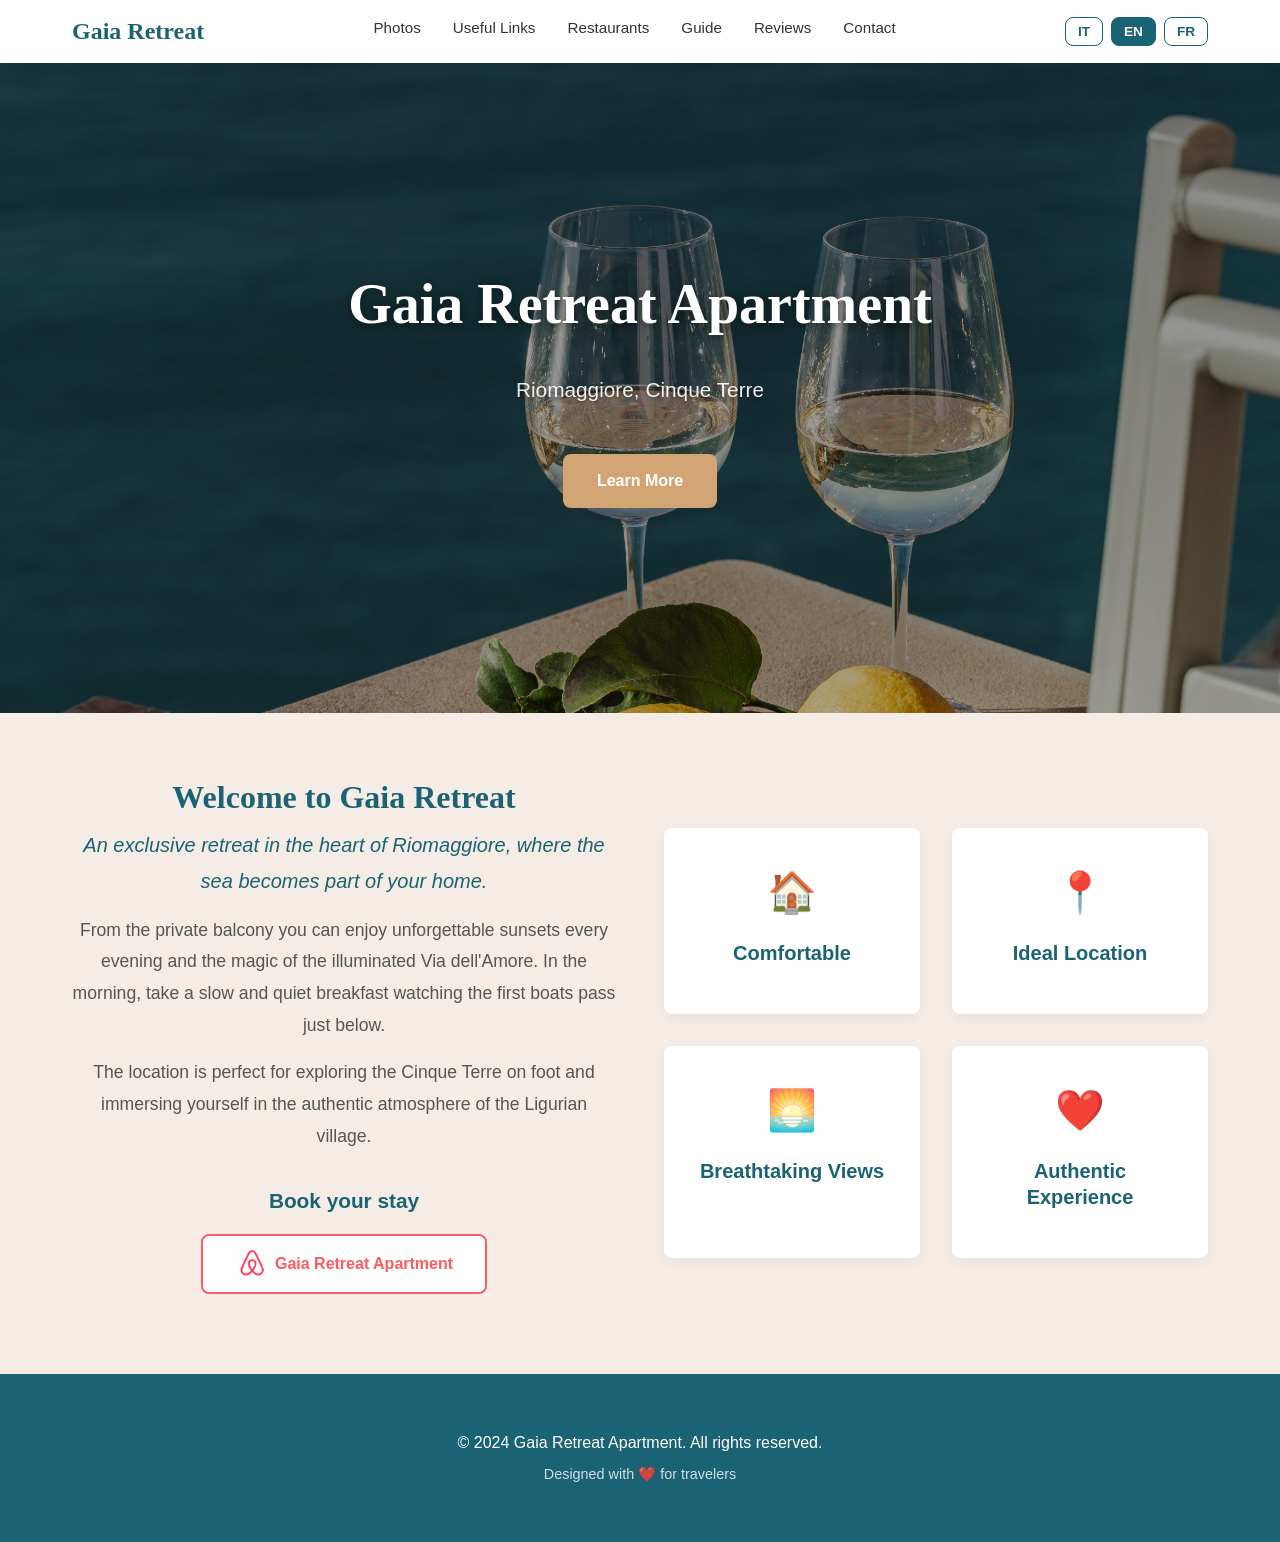
==== docs/index.html @ 6d503432 "Add tab navigation (SPA-like) — one section at a time - Hide all .section elements by default (CSS) " ====
<!DOCTYPE html>
<html lang="it">
<head>
    <meta charset="UTF-8">
    <meta name="viewport" content="width=device-width, initial-scale=1.0">
    <meta name="description" content="Gaia Retreat Apartment - Luxury vacation rental in Riomaggiore, Cinque Terre">
    <meta name="theme-color" content="#2d5016">
    <title>Gaia Retreat Apartment - Riomaggiore, Cinque Terre</title>
    <link rel="stylesheet" href="styles.css">
</head>
<body>
    <!-- Navigation -->
    <nav class="navbar">
        <div class="container">
            <div class="nav-brand">
                <h1>Gaia Retreat</h1>
            </div>
            <button class="hamburger" id="hamburger">
                <span></span>
                <span></span>
                <span></span>
            </button>
            <div class="nav-menu" id="navMenu">
                <a href="#gallery" class="nav-link" data-i18n="nav.gallery">Foto</a>
                <a href="#useful-links" class="nav-link" data-i18n="nav.links">Siti Utili</a>
                <a href="#restaurants" class="nav-link" data-i18n="nav.restaurants">Locali</a>
                <a href="#travel-tips" class="nav-link" data-i18n="nav.tips">Guida</a>
                <a href="#testimonials" class="nav-link" data-i18n="nav.reviews">Recensioni</a>
                <a href="#contact" class="nav-link" data-i18n="nav.contact">Contatti</a>
            </div>
            <div class="language-switcher">
                <button class="lang-btn" data-lang="it">IT</button>
                <button class="lang-btn active" data-lang="en">EN</button>
                <button class="lang-btn" data-lang="fr">FR</button>
            </div>
        </div>
    </nav>

    <!-- Hero Section -->
    <header class="hero">
        <div class="hero-background hero-background-left"></div>
        <div class="hero-content">
            <h2 class="hero-title" data-i18n="hero.title">Gaia Retreat Apartment</h2>
            <p class="hero-subtitle" data-i18n="hero.subtitle">Riomaggiore, Cinque Terre</p>
            <a href="#gallery" class="btn btn-primary" data-i18n="hero.cta">Scopri di più</a>
        </div>
        <div class="hero-background hero-background-right"></div>
    </header>

    <!-- About Section -->
    <section id="about" class="section about-section">
        <div class="container">
            <div class="about-grid">
                <div class="about-content">
                    <h2 class="section-title" data-i18n="about.title">Benvenuto a Gaia Retreat</h2>
                    <p class="about-text about-text-lead" data-i18n="about.description-1">Un rifugio esclusivo nel cuore di Riomaggiore, dove il mare diventa parte della vostra casa.</p>
                    <p class="about-text" data-i18n="about.description-2">Dal balcone privato potrete regalarvi ogni sera tramonti indimenticabili e la magia della Via dell'Amore illuminata. Al mattino concedetevi una colazione lenta e silenziosa, guardando le prime barche passare proprio sotto di voi.</p>
                    <p class="about-text" data-i18n="about.description-3">La posizione è perfetta per scoprire le Cinque Terre a piedi e immergervi nell'autentica atmosfera del borgo ligure.</p>
                    
                    <div class="booking-cta">
                        <p data-i18n="about.booking">Prenota il tuo soggiorno:</p>
                        <a href="https://www.airbnb.it/rooms/1349419281125459428" target="_blank" class="btn btn-primary btn-airbnb" data-lang-link="airbnb-booking">
                            <img src="images/airbnb-logo.png" alt="Airbnb" class="airbnb-logo">
                            Gaia Retreat Apartment
                        </a>
                    </div>
                </div>
                <div class="about-features">
                    <div class="feature-card">
                        <span class="feature-icon">🏠</span>
                        <h3 data-i18n="features.comfortable">Confortevole</h3>
                    </div>
                    <div class="feature-card">
                        <span class="feature-icon">📍</span>
                        <h3 data-i18n="features.location">Posizione ideale</h3>
                    </div>
                    <div class="feature-card">
                        <span class="feature-icon">🌅</span>
                        <h3 data-i18n="features.views">Viste mozzafiato</h3>
                    </div>
                    <div class="feature-card">
                        <span class="feature-icon">❤️</span>
                        <h3 data-i18n="features.authentic">Esperienza autentica</h3>
                    </div>
                </div>
            </div>
        </div>
    </section>

    <!-- Gallery Section -->
    <section id="gallery" class="section gallery-section">
        <div class="container">
            <h2 class="section-title" data-i18n="gallery.title">Galleria Foto</h2>
            <div class="gallery-grid">
                <div class="gallery-item">
                    <img src="images/apartment-view.jpg" alt="Apartment view" loading="lazy">
                </div>
                <div class="gallery-item">
                    <img src="images/living-room.jpg" alt="Living room" loading="lazy">
                </div>
                <div class="gallery-item">
                    <img src="images/bedroom.jpg" alt="Bedroom" loading="lazy">
                </div>
                <div class="gallery-item">
                    <img src="images/kitchen.jpg" alt="Kitchen" loading="lazy">
                </div>
                <div class="gallery-item">
                    <img src="images/bathroom.jpg" alt="Bathroom" loading="lazy">
                </div>
                <div class="gallery-item">
                    <img src="images/terrace.jpg" alt="Terrace" loading="lazy">
                </div>
                <div class="gallery-item">
                    <img src="images/town_view.jpg" alt="Town view" loading="lazy">
                </div>
                <div class="gallery-item">
                    <img src="images/details.jpg" alt="Details" loading="lazy">
                </div>
            </div>
        </div>
    </section>

    <!-- Useful Links Section -->
    <section id="useful-links" class="section links-section">
        <div class="container">
            <h2 class="section-title" data-i18n="links.title">Link Utili per Esplorare le Cinque Terre</h2>
            <div class="links-grid">
                <a href="https://www.parconazionale5terre.it/arr.php" target="_blank" class="link-card" data-lang-link="parco-nazionale">
                    <span class="link-icon">✈️</span>
                    <h3 data-i18n="links.howtoreach">Come arrivare?</h3>
                </a>
                <a href="https://www.viadellamore.info/biglietti" target="_blank" class="link-card" data-lang-link="via-amore-tickets">
                    <span class="link-icon">🎫</span>
                    <h3 data-i18n="links.tickets">Cinque Terre Card</h3>
                </a>
                <a href="https://www.navigazionegolfodeipoeti.it/it/orari" target="_blank" class="link-card" data-lang-link="ferries">
                    <span class="link-icon">⛴️</span>
                    <h3 data-i18n="links.ferries">Orari Battelli</h3>
                </a>
                <a href="https://www.parconazionale5terre.it/sentieri-outdoor.php" target="_blank" class="link-card" data-lang-link="sentieri">
                    <span class="link-icon">⛰️</span>
                    <h3 data-i18n="links.trails">Sentieri</h3>
                </a>
                <a href="https://www.viadellamore.info" target="_blank" class="link-card" data-lang-link="via-amore">
                    <span class="link-icon">❤️</span>
                    <h3 data-i18n="links.viadellAmore">Via dell'Amore</h3>
                </a>
                <a href="https://lombardo-geosystems.it/mappa/Riomaggiore/" target="_blank" class="link-card">
                    <span class="link-icon">🗺️</span>
                    <h3 data-i18n="links.map">Mappa Interattiva</h3>
                </a>
                <a href="https://mobpark.eu/servizi/park-centro-stazione-la-spezia/" target="_blank" class="link-card">
                    <span class="link-icon">🚗</span>
                    <h3 data-i18n="links.parking1">Parcheggio La Spezia</h3>
                </a>
                <a href="https://www.parkopedia.it/parcheggi/garage/rio_park/19017/riomaggiore/" target="_blank" class="link-card">
                    <span class="link-icon">🚗</span>
                    <h3 data-i18n="links.parking2">RioPark Riomaggiore</h3>
                </a>
            </div>
        </div>
    </section>

    <!-- Restaurants Section -->
    <section id="restaurants" class="section restaurants-section">
        <div class="container">
            <h2 class="section-title" data-i18n="restaurants.title">I Nostri Locali Preferiti</h2>
            <p class="section-subtitle" data-i18n="restaurants.subtitle">Scopri le migliori esperienze culinarie nelle Cinque Terre</p>
            
            <div class="restaurants-grid">
                <!-- Riomaggiore -->
                <div class="restaurants-category">
                    <h3 class="category-title">Riomaggiore</h3>
                    <div class="restaurant-list">
                        <a href="https://www.tripadvisor.it/Restaurant_Review-g187821-d8670462-Reviews-Rio_Bistrot-Riomaggiore_Cinque_Terre_Italian_Riviera_Liguria.html" target="_blank" class="restaurant-item">
                            <span class="rest-name">Rio Bistrot</span>
                            <span class="rest-cuisine">Ristorante</span>
                        </a>
                        <a href="https://www.tripadvisor.it/Restaurant_Review-g187821-d1372485-Reviews-IL_Grottino-Riomaggiore_Cinque_Terre_Italian_Riviera_Liguria.html" target="_blank" class="restaurant-item">
                            <span class="rest-name">Il Grottino</span>
                            <span class="rest-cuisine">Ristorante - Pesce & Pasta</span>
                        </a>
                        <a href="https://www.tripadvisor.it/Restaurant_Review-g187821-d12419320-Reviews-Old_School_Riomaggiore-Riomaggiore_Cinque_Terre_Italian_Riviera_Liguria.html" target="_blank" class="restaurant-item">
                            <span class="rest-name">Old School Cocktails & Food</span>
                            <span class="rest-cuisine">Cocktail Bar & Food</span>
                        </a>
                        <a href="https://apiedema.it" target="_blank" class="restaurant-item">
                            <span class="rest-name">A piè de Ma</span>
                            <span class="rest-cuisine">Bar Ristorante - Vini</span>
                        </a>
                        <a href="https://terradibargon.com" target="_blank" class="restaurant-item">
                            <span class="rest-name">Terre di Bargòn</span>
                            <span class="rest-cuisine">Degustazione Sciacchetrà</span>
                        </a>
                        <a href="https://www.instagram.com/donnalucia_riomaggiore/" target="_blank" class="restaurant-item">
                            <span class="rest-name">La Bottega di Donna Lucia</span>
                            <span class="rest-cuisine">Focacceria & Pizzeria</span>
                        </a>
                    </div>
                </div>

                <!-- Manarola -->
                <div class="restaurants-category">
                    <h3 class="category-title">Manarola</h3>
                    <div class="restaurant-list">
                        <a href="https://www.tripadvisor.it/Restaurant_Review-g187819-d1088126-Reviews-Trattoria_Dal_Billy-Manarola_Cinque_Terre_Italian_Riviera_Liguria.html" target="_blank" class="restaurant-item">
                            <span class="rest-name">Trattoria Da Billy</span>
                            <span class="rest-cuisine">Ristorante - Pesce</span>
                        </a>
                        <a href="https://www.tripadvisor.it/Restaurant_Review-g187819-d27694433-Reviews-Focacceria_A_Pie_De_Campu-Manarola_Cinque_Terre_Italian_Riviera_Liguria.html" target="_blank" class="restaurant-item">
                            <span class="rest-name">A piè de campu</span>
                            <span class="rest-cuisine">Focacceria</span>
                        </a>
                        <a href="https://apiedecampu5terre.wordpress.com/" target="_blank" class="restaurant-item">
                            <span class="rest-name">A piè de Campu Wine Experience</span>
                            <span class="rest-cuisine">Wine Bar</span>
                        </a>
                    </div>
                </div>

                <!-- Corniglia -->
                <div class="restaurants-category">
                    <h3 class="category-title">Corniglia</h3>
                    <div class="restaurant-list">
                        <a href="https://www.instagram.com/marina_di_corniglia/" target="_blank" class="restaurant-item">
                            <span class="rest-name">Marina di Corniglia</span>
                            <span class="rest-cuisine">Bar Drink & Food</span>
                        </a>
                        <a href="https://www.instagram.com/a.caneva/" target="_blank" class="restaurant-item">
                            <span class="rest-name">A' caneva</span>
                            <span class="rest-cuisine">Bar & Café</span>
                        </a>
                        <a href="https://www.instagram.com/ittiturismo_corniglia_sp4488?igsh=MW5peWQ3d3V5MGdjdQ%3D%3D" target="_blank" class="restaurant-item">
                            <span class="rest-name">Ittiturismo Corniglia</span>
                            <span class="rest-cuisine">Pesce & Frutti di Mare</span>
                        </a>
                    </div>
                </div>

                <!-- Monterosso -->
                <div class="restaurants-category">
                    <h3 class="category-title">Monterosso</h3>
                    <div class="restaurant-list">
                        <a href="https://www.google.com/maps/place/Il+Frantoio/" target="_blank" class="restaurant-item">
                            <span class="rest-name">Il Frantoio</span>
                            <span class="rest-cuisine">Focacceria</span>
                        </a>
                        <a href="https://www.tripadvisor.it/Restaurant_Review-g187820-d1111538-Reviews-L_Ancora_Della_Tortuga-Monterosso_al_Mare_Cinque_Terre_Italian_Riviera_Liguria.html" target="_blank" class="restaurant-item">
                            <span class="rest-name">L'Ancora della Tortuga</span>
                            <span class="rest-cuisine">Cucina di Pesce</span>
                        </a>
                        <a href="https://torreauroracinqueterre.it" target="_blank" class="restaurant-item">
                            <span class="rest-name">Torre Aurora</span>
                            <span class="rest-cuisine">Cucina Ligure</span>
                        </a>
                    </div>
                </div>

                <!-- La Spezia -->
                <div class="restaurants-category">
                    <h3 class="category-title">La Spezia</h3>
                    <div class="restaurant-list">
                        <a href="https://www.tripadvisor.it/Restaurant_Review-g187824-d27425636-Reviews-Ciao_Baby-La_Spezia_Province_of_La_Spezia_Liguria.html" target="_blank" class="restaurant-item">
                            <span class="rest-name">Ciao baby</span>
                            <span class="rest-cuisine">Brunch</span>
                        </a>
                        <a href="https://it.tripadvisor.ch/Restaurant_Review-g187824-d4072356-Reviews-or160-Origami_House-La_Spezia_Province_of_La_Spezia_Liguria.html" target="_blank" class="restaurant-item">
                            <span class="rest-name">Origami</span>
                            <span class="rest-cuisine">Cucina Vegetariana</span>
                        </a>
                        <a href="https://www.tripadvisor.it/Restaurant_Review-g187824-d13498577-Reviews-Nana_Meat_Wine-La_Spezia_Province_of_La_Spezia_Liguria.html" target="_blank" class="restaurant-item">
                            <span class="rest-name">Nana Meat & Wine</span>
                            <span class="rest-cuisine">Steak House</span>
                        </a>
                        <a href="https://www.tripadvisor.it/Restaurant_Review-g187824-d2097858-Reviews-Osteria_Da_Bartali-La_Spezia_Province_of_La_Spezia_Liguria.html" target="_blank" class="restaurant-item">
                            <span class="rest-name">Osteria da Bartali</span>
                            <span class="rest-cuisine">Cucina di Pesce</span>
                        </a>
                        <a href="https://www.osteriainferno.it/it/home" target="_blank" class="restaurant-item">
                            <span class="rest-name">Osteria All'Inferno</span>
                            <span class="rest-cuisine">Cucina Ligure</span>
                        </a>
                        <a href="https://www.tripadvisor.it/Restaurant_Review-g187824-d2468279-Reviews-R_Mazelao-La_Spezia_Province_of_La_Spezia_Liguria.html" target="_blank" class="restaurant-item">
                            <span class="rest-name">R' MAZELAO</span>
                            <span class="rest-cuisine">Panigacceria</span>
                        </a>
                    </div>
                </div>
            </div>
        </div>
    </section>

    <!-- Travel Tips Section -->
    <section id="travel-tips" class="section travel-tips-section">
        <div class="container">
            <h2 class="section-title" data-i18n="tips.title">Consigli per i Viaggiatori</h2>
            <div class="tips-grid">
                <div class="tip-card">
                    <h3>🌤️ <span data-i18n="tips.best-season">Miglior Periodo</span></h3>
                    <p data-i18n="tips.best-season-desc">I mesi primaverili e di fine estate offrono il clima migliore e meno affollamento</p>
                </div>
                <div class="tip-card">
                    <h3>🎒 <span data-i18n="tips.what-to-pack">Cosa Portare</span></h3>
                    <p data-i18n="tips.what-to-pack-desc">Scarpe comode, crema solare, borraccia e una giacca leggera per le serate</p>
                </div>
                <div class="tip-card">
                    <h3>🚂 <span data-i18n="tips.transportation">Trasporti</span></h3>
                    <p data-i18n="tips.transportation-desc">La Cinque Terre Card include tutti i treni e autobus. Non è necessaria un'auto, che sconsigliamo per raggiungere le Cinque Terre</p>
                </div>
                <div class="tip-card">
                    <h3>🍝 <span data-i18n="tips.local-cuisine">Cucina Locale</span></h3>
                    <p data-i18n="tips.local-cuisine-desc">Trofie al pesto, spaghetti ai frutti di mare e focaccia sono i piatti must-try</p>
                </div>
                <div class="tip-card">
                    <h3>🥾 <span data-i18n="tips.hiking">Escursionismo</span></h3>
                    <p data-i18n="tips.hiking-desc">I sentieri sono ben segnalati. Inizia presto per evitare le folle e il caldo</p>
                </div>
                <div class="tip-card">
                    <h3>📷 <span data-i18n="tips.photography">Fotografia</span></h3>
                    <p data-i18n="tips.photography-desc">I migliori tramonti si vedono dal nostro balcone privato e dalla Via dell'Amore, così come le stelle nelle belle serate estive</p>
                </div>
            </div>
        </div>
    </section>

    <!-- Testimonials Section -->
    <section id="testimonials" class="section testimonials-section">
        <div class="container">
            <h2 class="section-title" data-i18n="testimonials.title">Cosa Dicono gli Ospiti</h2>
            <p class="section-subtitle" data-i18n="testimonials.subtitle">Leggi le esperienze di chi ha visitato Gaia Retreat</p>
            
            <div class="testimonials-grid">
                <div class="testimonial-card">
                    <div class="testimonial-stars">⭐⭐⭐⭐⭐</div>
                    <p class="testimonial-text">"We had a great week at Giovanni & Gaia's place. Gaia was an amazing host, very friendly and easy to communicate with. She did everything to ensure we enjoyed our stay to the fullest. The location matches the photos and more. It's a peaceful place in a very culturally rich town. We loved everything about it."</p>
                    <p class="testimonial-author">— Aurelie, Canada</p>
                </div>
                <div class="testimonial-card">
                    <div class="testimonial-stars">⭐⭐⭐⭐⭐</div>
                    <p class="testimonial-text">"Gaia’s retreat was absolutely beautiful, and perfect for our stay in Riomaggiore. The view was stunning and the apartment very easy to reach. Great amenities and very clean. The inclusion of a lift pass in the booking was super helpful as we had a lot of luggage. Would absolutely recommend this apartment to everyone!"</p>
                    <p class="testimonial-author">— Alexandra, Australia</p>
                </div>
                <div class="testimonial-card">
                    <div class="testimonial-stars">⭐⭐⭐⭐⭐</div>
                    <p class="testimonial-text">"Absolutely amazing location with incredible views, I would stay here again in a heartbeat. Place is simple and clean, with amenities. Great access to the center of Riomaggiore without being loud at night or a long walk. Host also had amazing suggestions and we went to their referred restaurant 3 times."</p>
                    <p class="testimonial-author">— Mark, New Mexico</p>
                </div>
            </div>
        </div>
    </section>

    <!-- Contact Section -->
    <section id="contact" class="section contact-section">
        <div class="container">
            <h2 class="section-title" data-i18n="contact.title">Contatti</h2>
            <div class="contact-content">
                <div class="contact-info">
                    <p>📍 <span data-i18n="contact.location">Riomaggiore, Cinque Terre (SP), Italia</span></p>
                    <p><a href="mailto:info.gaiaapartment@gmail.com">✉️ info.gaiaapartment@gmail.com</a></p>
                    <p><a href="https://www.instagram.com/gaia_retreat_apartment/" target="_blank"><img src="images/Instagram_icon.png" alt="Instagram" style="width:18px;vertical-align:middle;margin-right:6px;">@gaia_retreat_apartment</a></p>
                    <a href="https://www.airbnb.it/rooms/1349419281125459428" target="_blank" class="btn btn-primary btn-airbnb" data-lang-link="airbnb-booking">
                        <img src="images/airbnb-logo.png" alt="Airbnb" class="airbnb-logo">
                        Prenota su Airbnb
                    </a>
                </div>
                <div class="contact-sidebar">
                    <h3 data-i18n="contact.quick-links">Link Rapidi</h3>
                    <ul>
                        <li><a href="https://www.airbnb.it/s/guidebooks?refinement_paths%5B%5D=%2Fguidebooks%2F6499697&s=67&unique_share_id=6a8b0c51-3e35-4cc2-86d9-555f4eb29730" target="_blank" data-i18n="contact.guidebook">Guidebook Riomaggiore</a></li>
                        <li><a href="#restaurants" data-i18n="contact.restaurants">Ristoranti Consigliati</a></li>
                        <li><a href="#useful-links" data-i18n="contact.info-links">Informazioni Utili</a></li>
                    </ul>
                </div>
            </div>
        </div>
    </section>

    <!-- Footer -->
    <footer class="footer">
        <div class="container">
            <p data-i18n="footer.copyright">&copy; 2024 Gaia Retreat Apartment. Tutti i diritti riservati.</p>
            <p class="footer-credit">Designed with ❤️ for travelers</p>
        </div>
    </footer>

    <script src="translations.js"></script>
    <script src="script.js"></script>
</body>
</html>
---- docs/styles.css ----
/* ============================================
   GAIA RETREAT APARTMENT - PROFESSIONAL DESIGN
   ============================================ */

:root {
    --color-primary: #1a6374;
    --color-secondary: #8b7355;
    --color-accent: #d4a574;
    --color-light: #f5f5f0;
    --color-dark: #1a1a1a;
    --color-text: #333333;
    --color-muted: #999999;
    
    --spacing-xs: 0.5rem;
    --spacing-sm: 1rem;
    --spacing-md: 2rem;
    --spacing-lg: 3rem;
    --spacing-xl: 4rem;
    
    --font-sans: -apple-system, BlinkMacSystemFont, 'Segoe UI', Roboto, 'Helvetica Neue', Arial, sans-serif;
    --font-serif: 'Georgia', 'Garamond', serif;
    
    --border-radius: 8px;
    --transition: all 0.3s ease;
}

/* ============================================
   RESET & GENERAL
   ============================================ */

* {
    margin: 0;
    padding: 0;
    box-sizing: border-box;
}

html {
    scroll-behavior: smooth;
}

body {
    font-family: var(--font-sans);
    color: var(--color-text);
    background-color: #faf7f2;
    line-height: 1.6;
}

.container {
    max-width: 1200px;
    margin: 0 auto;
    padding: 0 var(--spacing-md);
}

/* ============================================
   TYPOGRAPHY
   ============================================ */

h1, h2, h3, h4, h5, h6 {
    line-height: 1.3;
    margin-bottom: var(--spacing-sm);
}

h1 {
    font-size: 2.5rem;
    font-weight: 700;
    font-family: var(--font-serif);
}

h2 {
    font-size: 2rem;
    font-weight: 600;
    font-family: var(--font-serif);
}

h3 {
    font-size: 1.25rem;
    font-weight: 600;
}

p {
    margin-bottom: var(--spacing-sm);
}

a {
    color: var(--color-primary);
    text-decoration: none;
    transition: var(--transition);
}

a:hover {
    color: var(--color-accent);
}

/* ============================================
   NAVIGATION
   ============================================ */

.navbar {
    position: sticky;
    top: 0;
    z-index: 100;
    background: white;
    box-shadow: 0 2px 10px rgba(0, 0, 0, 0.05);
}

.navbar .container {
    display: flex;
    justify-content: space-between;
    align-items: center;
    padding: var(--spacing-sm) var(--spacing-md);
}

.nav-brand h1 {
    font-size: 1.5rem;
    margin: 0;
    color: var(--color-primary);
}

.nav-menu {
    display: flex;
    gap: var(--spacing-md);
    flex-wrap: wrap;
    justify-content: center;
    flex: 1;
    margin: 0 var(--spacing-md);
}

.nav-link {
    font-size: 0.95rem;
    font-weight: 500;
    color: var(--color-text);
    border-bottom: 2px solid transparent;
    padding-bottom: 4px;
    transition: var(--transition);
}

.nav-link:hover {
    color: var(--color-primary);
    border-bottom-color: var(--color-accent);
}

.nav-link.active {
    color: var(--color-primary);
    border-bottom-color: var(--color-primary);
    font-weight: 700;
}


    color: var(--color-primary);
    font-weight: 700;
    border-bottom: 3px solid var(--color-primary);
    padding-bottom: 2px;
}

.nav-link-featured:hover {
    border-bottom-color: var(--color-accent);
}

.language-switcher {
    display: flex;
    gap: var(--spacing-xs);
}

.hamburger {
    display: none;
    flex-direction: column;
    background: none;
    border: none;
    cursor: pointer;
    gap: 5px;
}

.hamburger span {
    width: 25px;
    height: 3px;
    background-color: var(--color-primary);
    transition: var(--transition);
}

.hamburger.active span:nth-child(1) {
    transform: rotate(45deg) translate(8px, 8px);
}

.hamburger.active span:nth-child(2) {
    opacity: 0;
}

.hamburger.active span:nth-child(3) {
    transform: rotate(-45deg) translate(7px, -7px);
}

.lang-btn {
    padding: 6px 12px;
    border: 1px solid var(--color-primary);
    background: transparent;
    color: var(--color-primary);
    border-radius: var(--border-radius);
    cursor: pointer;
    font-size: 0.85rem;
    font-weight: 600;
    transition: var(--transition);
}

.lang-btn.active {
    background: var(--color-primary);
    color: white;
}

.lang-btn:hover {
    background: var(--color-primary);
    color: white;
}

/* ============================================
   HERO SECTION
   ============================================ */

.hero {
    position: relative;
    min-height: 650px;
    display: flex;
    align-items: center;
    justify-content: center;
    overflow: hidden;
    padding: var(--spacing-xl) var(--spacing-md);
    background: url('images/apartment-view.jpg') no-repeat center center;
    background-size: cover;
}

.hero::before {
    content: '';
    position: absolute;
    inset: 0;
    background: linear-gradient(to bottom, rgba(0,0,0,0.45) 0%, rgba(0,0,0,0.3) 100%);
    z-index: 1;
}

.hero-background {
    display: none;
}

.hero-background-left {
    display: none;
}

.hero-background-right {
    display: none;
}

.hero-content {
    position: relative;
    z-index: 2;
    text-align: center;
    color: white;
    max-width: 700px;
}

.hero-title {
    font-size: 3.5rem;
    font-weight: 700;
    margin-bottom: var(--spacing-md);
    font-family: var(--font-serif);
    color: white;
    text-shadow: 0 2px 8px rgba(0,0,0,0.4);
}

.hero-subtitle {
    font-size: 1.3rem;
    margin-bottom: var(--spacing-lg);
    font-weight: 300;
    color: rgba(255,255,255,0.92);
    text-shadow: 0 1px 4px rgba(0,0,0,0.4);
}

/* ============================================
   BUTTONS
   ============================================ */

.btn {
    display: inline-block;
    padding: 12px 32px;
    border-radius: var(--border-radius);
    font-weight: 600;
    cursor: pointer;
    transition: var(--transition);
    border: 2px solid transparent;
    text-decoration: none;
    font-size: 1rem;
}

.btn-primary {
    background-color: var(--color-accent);
    color: white;
}

.btn-primary:hover {
    background-color: #c4934a;
    transform: translateY(-2px);
    box-shadow: 0 8px 20px rgba(212, 165, 116, 0.3);
}

.btn-airbnb {
    background-color: white !important;
    color: #FF5A5F;
    border: 2px solid #FF5A5F !important;
    display: inline-flex;
    align-items: center;
    gap: 8px;
}

.btn-airbnb:hover {
    background-color: #FFF5F6 !important;
    transform: translateY(-2px);
    box-shadow: 0 8px 20px rgba(255, 90, 95, 0.3);
}

.airbnb-logo {
    width: 32px;
    height: 32px;
    object-fit: contain;
}

.btn-secondary {
    background-color: white;
    color: var(--color-primary);
    border: 2px solid var(--color-primary);
}

.btn-secondary:hover {
    background-color: var(--color-primary);
    color: white;
    transform: translateY(-2px);
}

/* ============================================
   SECTIONS
   ============================================ */

.section {
    padding: var(--spacing-xl) var(--spacing-md);
}

.section-title {
    text-align: center;
    margin-bottom: var(--spacing-lg);
    color: var(--color-primary);
}

.section-subtitle {
    text-align: center;
    font-size: 1.1rem;
    color: var(--color-muted);
    margin-bottom: var(--spacing-lg);
}

/* ============================================
   ABOUT SECTION
   ============================================ */

.about-section {
    background-color: #f5ede5;
}

.about-grid {
    display: grid;
    grid-template-columns: 1fr 1fr;
    gap: var(--spacing-lg);
    align-items: center;
}

.about-section .section-title {
    margin-bottom: var(--spacing-xs);
}

.about-text {
    font-size: 1.1rem;
    color: #555555;
    line-height: 1.8;
    margin-bottom: var(--spacing-sm);
    text-align: center;
}

.about-text-lead {
    font-size: 1.25rem;
    font-style: italic;
    color: var(--color-primary);
    font-weight: 500;
}

.booking-cta {
    padding: var(--spacing-sm) 0;
    text-align: center;
}

.booking-cta p {
    font-weight: 600;
    margin-bottom: var(--spacing-sm);
    color: var(--color-primary);
    font-size: 1.3rem;
}

.about-features {
    display: grid;
    grid-template-columns: 1fr 1fr;
    gap: var(--spacing-md);
}

.feature-card {
    background: white;
    padding: var(--spacing-md);
    border-radius: var(--border-radius);
    text-align: center;
    transition: var(--transition);
    box-shadow: 0 4px 12px rgba(0, 0, 0, 0.05);
}

.feature-card:hover {
    transform: translateY(-4px);
    box-shadow: 0 8px 20px rgba(0, 0, 0, 0.1);
}

.feature-icon {
    font-size: 2.5rem;
    display: block;
    margin-bottom: var(--spacing-sm);
}

.feature-card h3 {
    color: var(--color-primary);
}

/* ============================================
   GALLERY SECTION
   ============================================ */

.gallery-section {
    background-color: #ffffff;
}

.gallery-grid {
    display: grid;
    grid-template-columns: repeat(auto-fit, minmax(250px, 1fr));
    gap: var(--spacing-md);
}

.gallery-item {
    position: relative;
    overflow: hidden;
    border-radius: var(--border-radius);
    aspect-ratio: 4/3;
    box-shadow: 0 4px 12px rgba(0, 0, 0, 0.1);
    transition: var(--transition);
}

.gallery-item:hover {
    transform: scale(1.05);
    box-shadow: 0 8px 20px rgba(0, 0, 0, 0.2);
}

.gallery-item img {
    width: 100%;
    height: 100%;
    object-fit: cover;
    object-position: center center;
    display: block;
}

/* Terrace - sposta l'inquadratura un po' più in basso */
.gallery-grid > .gallery-item:nth-child(6) img {
    object-position: center 60%;
}

/* Living room - sposta leggermente più in basso */
.gallery-grid > .gallery-item:nth-child(2) img {
    object-position: center 55%;
}

/* Bedroom - sposta più in basso */
.gallery-grid > .gallery-item:nth-child(3) img {
    object-position: center 65%;
}

/* Town view - sposta più in alto */
.gallery-grid > .gallery-item:nth-child(7) img {
    object-position: center 35%;
}

/* ============================================
   LINKS SECTION
   ============================================ */

.links-section {
    background-color: #f0e8e0;
}

.links-grid {
    display: grid;
    grid-template-columns: repeat(auto-fit, minmax(200px, 1fr));
    gap: var(--spacing-md);
}

.link-card {
    background: white;
    padding: var(--spacing-md);
    border-radius: var(--border-radius);
    text-align: center;
    transition: var(--transition);
    box-shadow: 0 4px 12px rgba(0, 0, 0, 0.05);
    color: var(--color-text);
}

.link-card:hover {
    transform: translateY(-6px);
    box-shadow: 0 10px 25px rgba(0, 0, 0, 0.1);
    color: var(--color-primary);
}

.link-icon {
    font-size: 2rem;
    display: block;
    margin-bottom: var(--spacing-sm);
}

.link-card h3 {
    color: var(--color-primary);
    margin: 0;
}

/* ============================================
   RESTAURANTS SECTION
   ============================================ */

.restaurants-section {
    background-color: #f8f2eb;
}

.restaurants-grid {
    display: grid;
    grid-template-columns: repeat(auto-fit, minmax(280px, 1fr));
    gap: var(--spacing-lg);
}

.restaurants-category {
    background: white;
    padding: var(--spacing-md);
    border-radius: var(--border-radius);
    box-shadow: 0 4px 12px rgba(0, 0, 0, 0.05);
}

.category-title {
    color: var(--color-primary);
    font-size: 1.2rem;
    margin-bottom: var(--spacing-md);
    padding-bottom: var(--spacing-sm);
    border-bottom: 2px solid var(--color-accent);
}

.restaurant-list {
    display: flex;
    flex-direction: column;
    gap: var(--spacing-sm);
}

.restaurant-item {
    padding: var(--spacing-sm);
    border-radius: 6px;
    transition: var(--transition);
    display: flex;
    flex-direction: column;
}

.restaurant-item:hover {
    background-color: var(--color-light);
}

.rest-name {
    font-weight: 600;
    color: var(--color-primary);
}

.rest-cuisine {
    font-size: 0.9rem;
    color: var(--color-muted);
}

/* ============================================
   TRAVEL TIPS SECTION
   ============================================ */

.travel-tips-section {
    background-color: #f5ede5;
}

.tips-grid {
    display: grid;
    grid-template-columns: repeat(auto-fit, minmax(280px, 1fr));
    gap: var(--spacing-md);
}

.tip-card {
    background: white;
    padding: var(--spacing-md);
    border-radius: var(--border-radius);
    box-shadow: 0 4px 12px rgba(0, 0, 0, 0.05);
    border-top: 4px solid var(--color-accent);
}

.tip-card h3 {
    color: var(--color-primary);
    margin-bottom: var(--spacing-sm);
}

.tip-card p {
    color: #666;
    font-size: 0.95rem;
    line-height: 1.6;
}

/* ============================================
   TESTIMONIALS SECTION
   ============================================ */

.testimonials-section {
    background-color: #ebe3db;
}

.testimonials-grid {
    display: grid;
    grid-template-columns: repeat(auto-fit, minmax(300px, 1fr));
    gap: var(--spacing-lg);
}

.testimonial-card {
    background: white;
    padding: var(--spacing-lg);
    border-radius: var(--border-radius);
    box-shadow: 0 4px 15px rgba(0, 0, 0, 0.08);
    border-left: 4px solid var(--color-accent);
    transition: var(--transition);
}

.testimonial-card:hover {
    transform: translateY(-4px);
    box-shadow: 0 8px 25px rgba(0, 0, 0, 0.12);
}

.testimonial-stars {
    font-size: 1.2rem;
    margin-bottom: var(--spacing-sm);
    color: #ffc107;
}

.testimonial-text {
    color: #555555;
    font-size: 1rem;
    line-height: 1.7;
    margin-bottom: var(--spacing-md);
    font-style: italic;
}

.testimonial-author {
    color: var(--color-primary);
    font-weight: 600;
    font-size: 0.95rem;
    margin: 0;
}

/* ============================================
   CONTACT SECTION
   ============================================ */

.contact-section {
    background-color: #f0e8e0;
}

.contact-content {
    display: grid;
    grid-template-columns: 2fr 1fr;
    gap: var(--spacing-lg);
    background: white;
    padding: var(--spacing-lg);
    border-radius: var(--border-radius);
    box-shadow: 0 4px 12px rgba(0, 0, 0, 0.05);
}

.contact-info h3,
.contact-sidebar h3 {
    color: var(--color-primary);
    margin-bottom: var(--spacing-md);
}

.contact-sidebar ul {
    list-style: none;
}

.contact-sidebar li {
    margin-bottom: var(--spacing-sm);
}

.contact-sidebar a {
    color: var(--color-text);
    border-bottom: 1px solid transparent;
    transition: var(--transition);
}

.contact-sidebar a:hover {
    color: var(--color-primary);
    border-bottom-color: var(--color-accent);
}

/* ============================================
   FOOTER
   ============================================ */

.footer {
    background: var(--color-primary);
    color: white;
    text-align: center;
    padding: var(--spacing-lg) var(--spacing-md);
}

.footer p {
    margin: 0.5rem 0;
}

.footer-credit {
    font-size: 0.9rem;
    opacity: 0.8;
}

/* ============================================
   RESPONSIVE DESIGN
   ============================================ */

@media (max-width: 768px) {
    :root {
        --spacing-lg: 2rem;
        --spacing-xl: 2.5rem;
    }

    .navbar .container {
        flex-direction: column;
        gap: var(--spacing-sm);
    }

    .nav-menu {
        flex-direction: column;
        gap: var(--spacing-sm);
        margin: 0;
    }

    .nav-link {
        display: block;
        text-align: center;
    }

    .hero {
        min-height: 400px;
        padding: var(--spacing-lg) var(--spacing-md);
        background-attachment: scroll;
        background-position: center center;
        background-size: cover;
    }

    .hero-title {
        font-size: 2.2rem;
    }

    .hero-subtitle {
        font-size: 1rem;
    }

    .about-grid {
        grid-template-columns: 1fr;
    }

    .contact-content {
        grid-template-columns: 1fr;
    }

    h1 {
        font-size: 2rem;
    }

    h2 {
        font-size: 1.5rem;
    }

    .section {
        padding: var(--spacing-lg) var(--spacing-md);
    }

    .gallery-grid {
        grid-template-columns: repeat(auto-fit, minmax(150px, 1fr));
    }

    .links-grid,
    .tips-grid {
        grid-template-columns: 1fr;
    }
}

@media (max-width: 480px) {
    :root {
        --spacing-md: 1.5rem;
    }

    .navbar .container {
        flex-wrap: wrap;
    }

    .hamburger {
        display: flex;
        order: 2;
    }

    .nav-menu {
        order: 3;
        width: 100%;
        flex-direction: column;
        gap: 0;
        max-height: 0;
        overflow: hidden;
        transition: max-height 0.3s ease;
    }

    .nav-menu.active {
        max-height: 300px;
        gap: var(--spacing-sm);
        padding: var(--spacing-sm) 0;
        border-top: 1px solid #eee;
    }

    .nav-link {
        display: block;
        padding: var(--spacing-sm) 0;
    }

    .language-switcher {
        width: 100%;
        justify-content: center;
        margin-top: var(--spacing-sm);
        order: 4;
    }

    .hero-title {
        font-size: 1.8rem;
    }

    .about-features {
        grid-template-columns: 1fr;
    }

    .restaurants-grid {
        grid-template-columns: 1fr;
    }
}

/* ============================================
   ANIMATIONS
   ============================================ */

@keyframes fadeInUp {
    from {
        opacity: 0;
        transform: translateY(20px);
    }
    to {
        opacity: 1;
        transform: translateY(0);
    }
}

@keyframes sectionFadeIn {
    from { opacity: 0; transform: translateY(12px); }
    to   { opacity: 1; transform: translateY(0); }
}

/* Tab navigation: sezioni nascoste di default */
.section {
    display: none;
}

.section.section--active {
    display: block;
    animation: sectionFadeIn 0.35s ease-out;
}
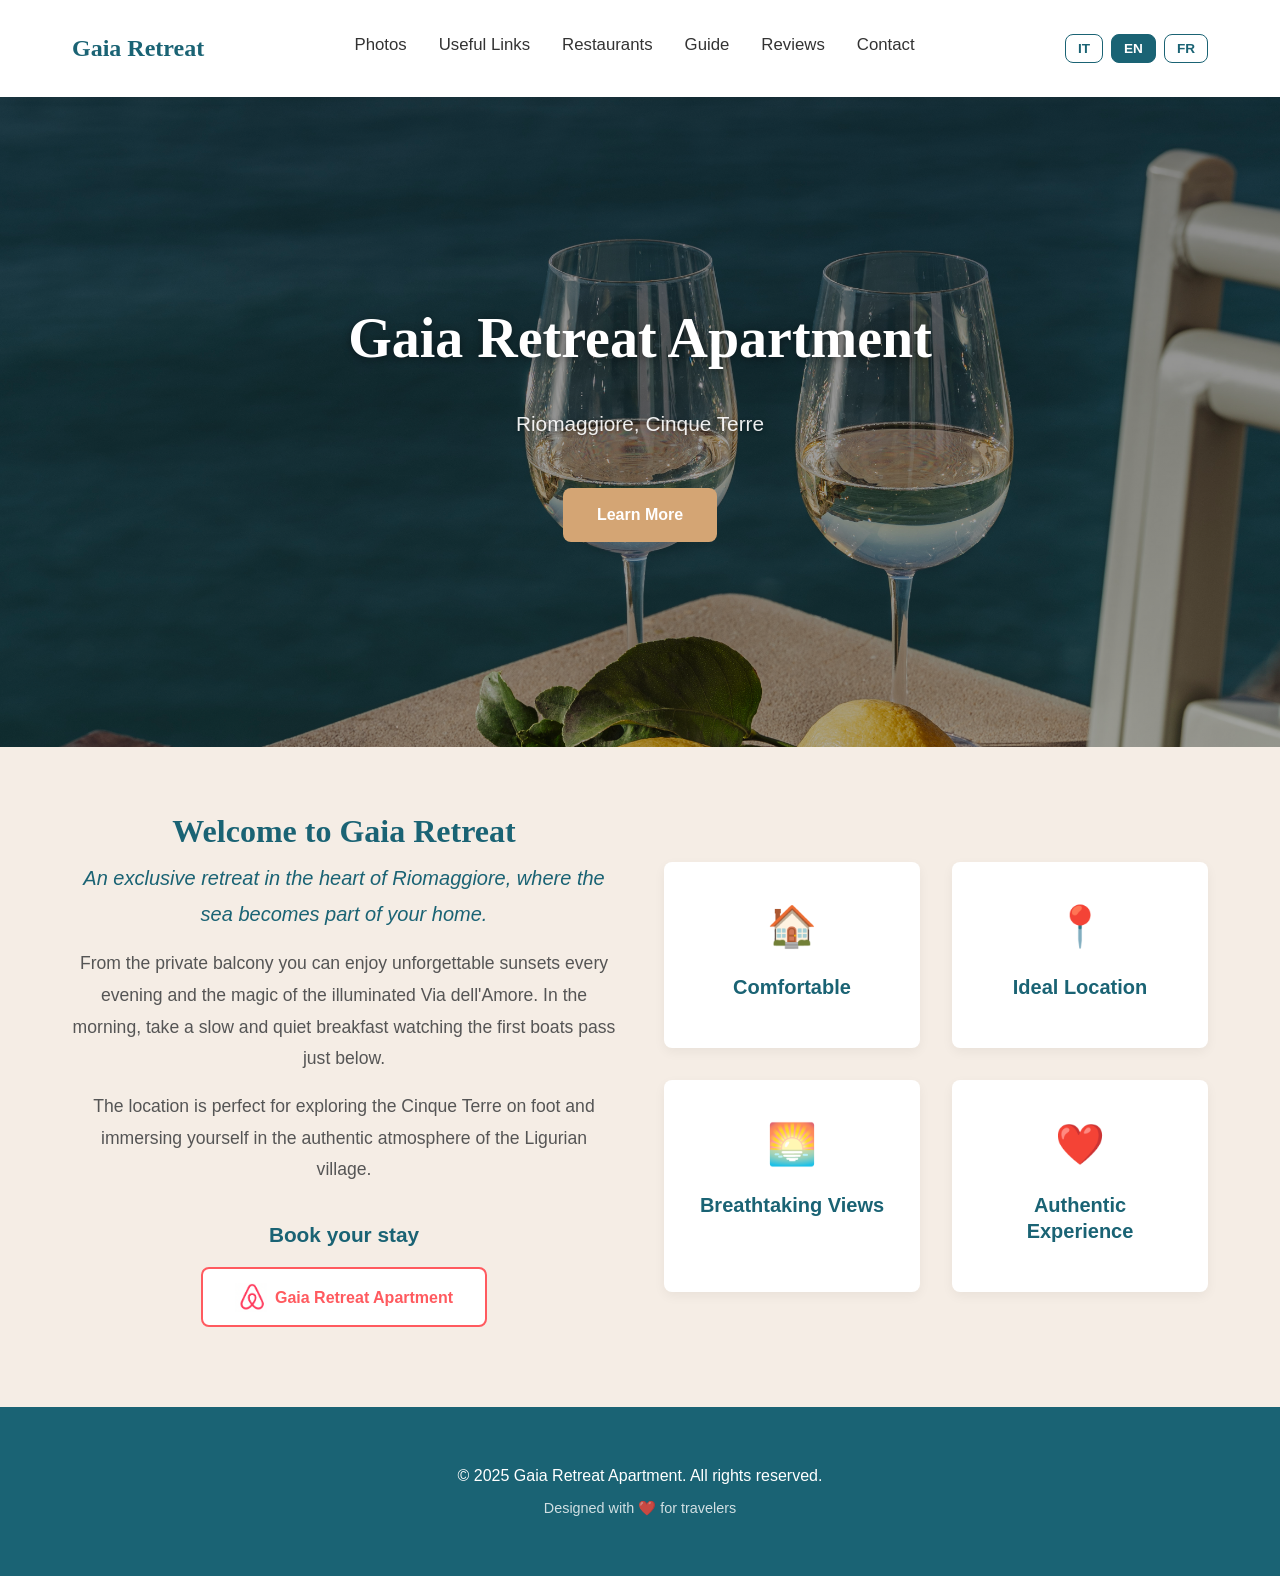
==== commit 2b0e2608: "Enlarge nav menu, update footer year to 2025 - Nav link font size 0.95rem → 1.05rem - Navbar padding" ====
--- a/docs/index.html
+++ b/docs/index.html
@@ -116,6 +116,14 @@
                 <div class="gallery-item">
                     <img src="images/details.jpg" alt="Details" loading="lazy">
                 </div>
+                <div class="gallery-item">
+                    <img src="images/doccia.jpg" alt="Bathroom shower" loading="lazy">
+                </div>
+                <!-- video temporaneamente nascosto
+                <div class="gallery-item gallery-item--video">
+                    <video src="images/video-gaia.mp4" poster="images/video-poster.jpg" controls playsinline preload="metadata"></video>
+                </div>
+                -->
             </div>
         </div>
     </section>
@@ -346,10 +354,15 @@
                     <p class="testimonial-author">— Mark, New Mexico</p>
                 </div>
             </div>
-        </div>
-    </section>
-
-    <!-- Contact Section -->
+
+            <div class="blogger-video-wrapper">
+                <a href="https://www.youtube.com/watch?v=LAcbQ1F_lsk&t=1520" target="_blank" rel="noopener" class="blogger-video-link">
+                    <span class="blogger-video-icon">▶</span>
+                    <span class="blogger-video-text" data-i18n="gallery.blogger-video">🎥 Una travel blogger ha soggiornato da noi — inizia dal minuto 25:20</span>
+                </a>
+            </div>
+        </div>
+    </section>
     <section id="contact" class="section contact-section">
         <div class="container">
             <h2 class="section-title" data-i18n="contact.title">Contatti</h2>
@@ -378,7 +391,7 @@
     <!-- Footer -->
     <footer class="footer">
         <div class="container">
-            <p data-i18n="footer.copyright">&copy; 2024 Gaia Retreat Apartment. Tutti i diritti riservati.</p>
+            <p data-i18n="footer.copyright">&copy; 2025 Gaia Retreat Apartment. Tutti i diritti riservati.</p>
             <p class="footer-credit">Designed with ❤️ for travelers</p>
         </div>
     </footer>
--- a/docs/styles.css
+++ b/docs/styles.css
@@ -107,7 +107,7 @@
     display: flex;
     justify-content: space-between;
     align-items: center;
-    padding: var(--spacing-sm) var(--spacing-md);
+    padding: var(--spacing-md) var(--spacing-md);
 }
 
 .nav-brand h1 {
@@ -126,7 +126,7 @@
 }
 
 .nav-link {
-    font-size: 0.95rem;
+    font-size: 1.05rem;
     font-weight: 500;
     color: var(--color-text);
     border-bottom: 2px solid transparent;
@@ -465,6 +465,52 @@
     display: block;
 }
 
+.gallery-item--video {
+    grid-column: span 2;
+    max-width: 480px;
+    justify-self: center;
+    width: 100%;
+}
+
+.gallery-item--video video {
+    width: 100%;
+    height: auto;
+    display: block;
+    border-radius: inherit;
+}
+
+.blogger-video-wrapper {
+    margin-top: var(--spacing-lg);
+    display: flex;
+    justify-content: center;
+}
+
+.blogger-video-link {
+    display: flex;
+    align-items: center;
+    gap: 0.75rem;
+    background: linear-gradient(135deg, #1a6374 0%, #2a8a9e 100%);
+    color: white;
+    text-decoration: none;
+    padding: 1rem 2rem;
+    border-radius: var(--border-radius);
+    transition: opacity 0.2s ease;
+}
+
+.blogger-video-link:hover {
+    opacity: 0.85;
+}
+
+.blogger-video-icon {
+    font-size: 1.8rem;
+    line-height: 1;
+}
+
+.blogger-video-text {
+    font-size: 1.05rem;
+    font-weight: 600;
+}
+
 /* Terrace - sposta l'inquadratura un po' più in basso */
 .gallery-grid > .gallery-item:nth-child(6) img {
     object-position: center 60%;
@@ -483,6 +529,11 @@
 /* Town view - sposta più in alto */
 .gallery-grid > .gallery-item:nth-child(7) img {
     object-position: center 35%;
+}
+
+/* Doccia - sposta più in alto */
+.gallery-grid > .gallery-item:nth-child(9) img {
+    object-position: center 25%;
 }
 
 /* ============================================
